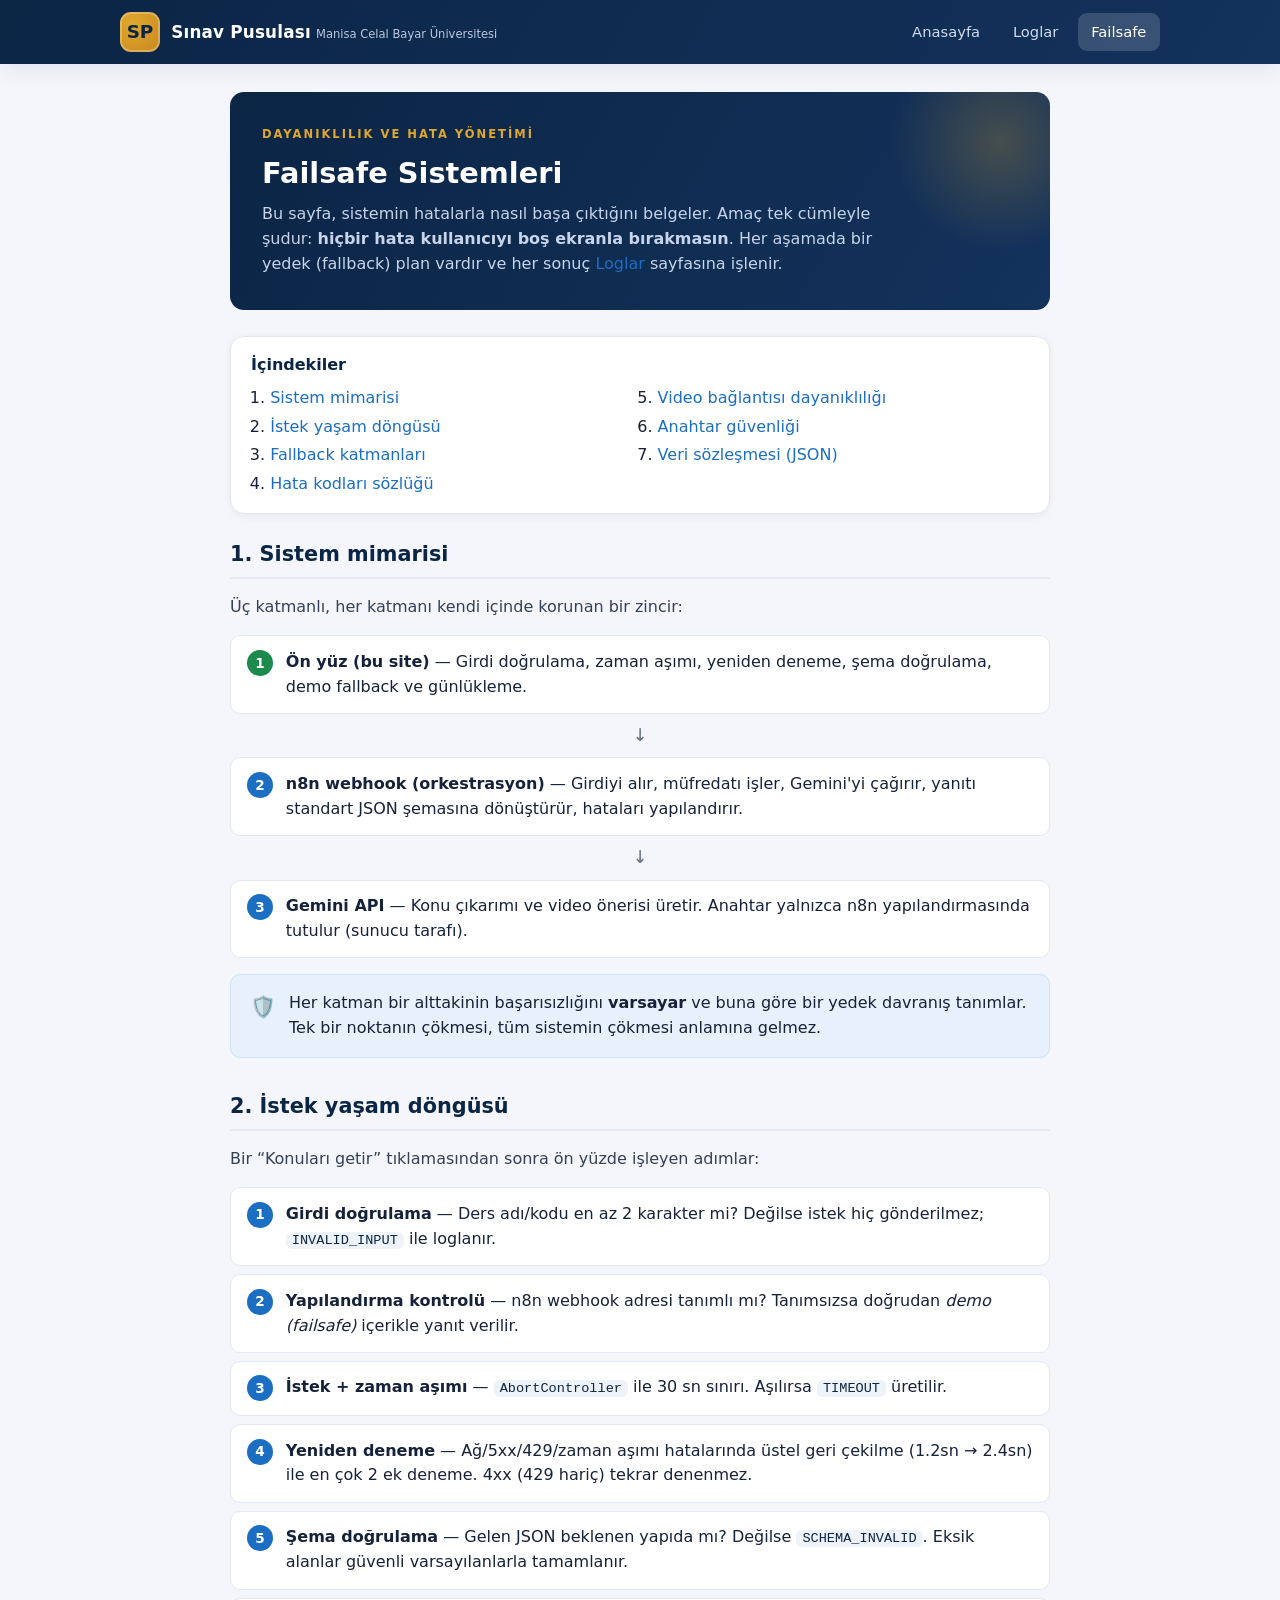
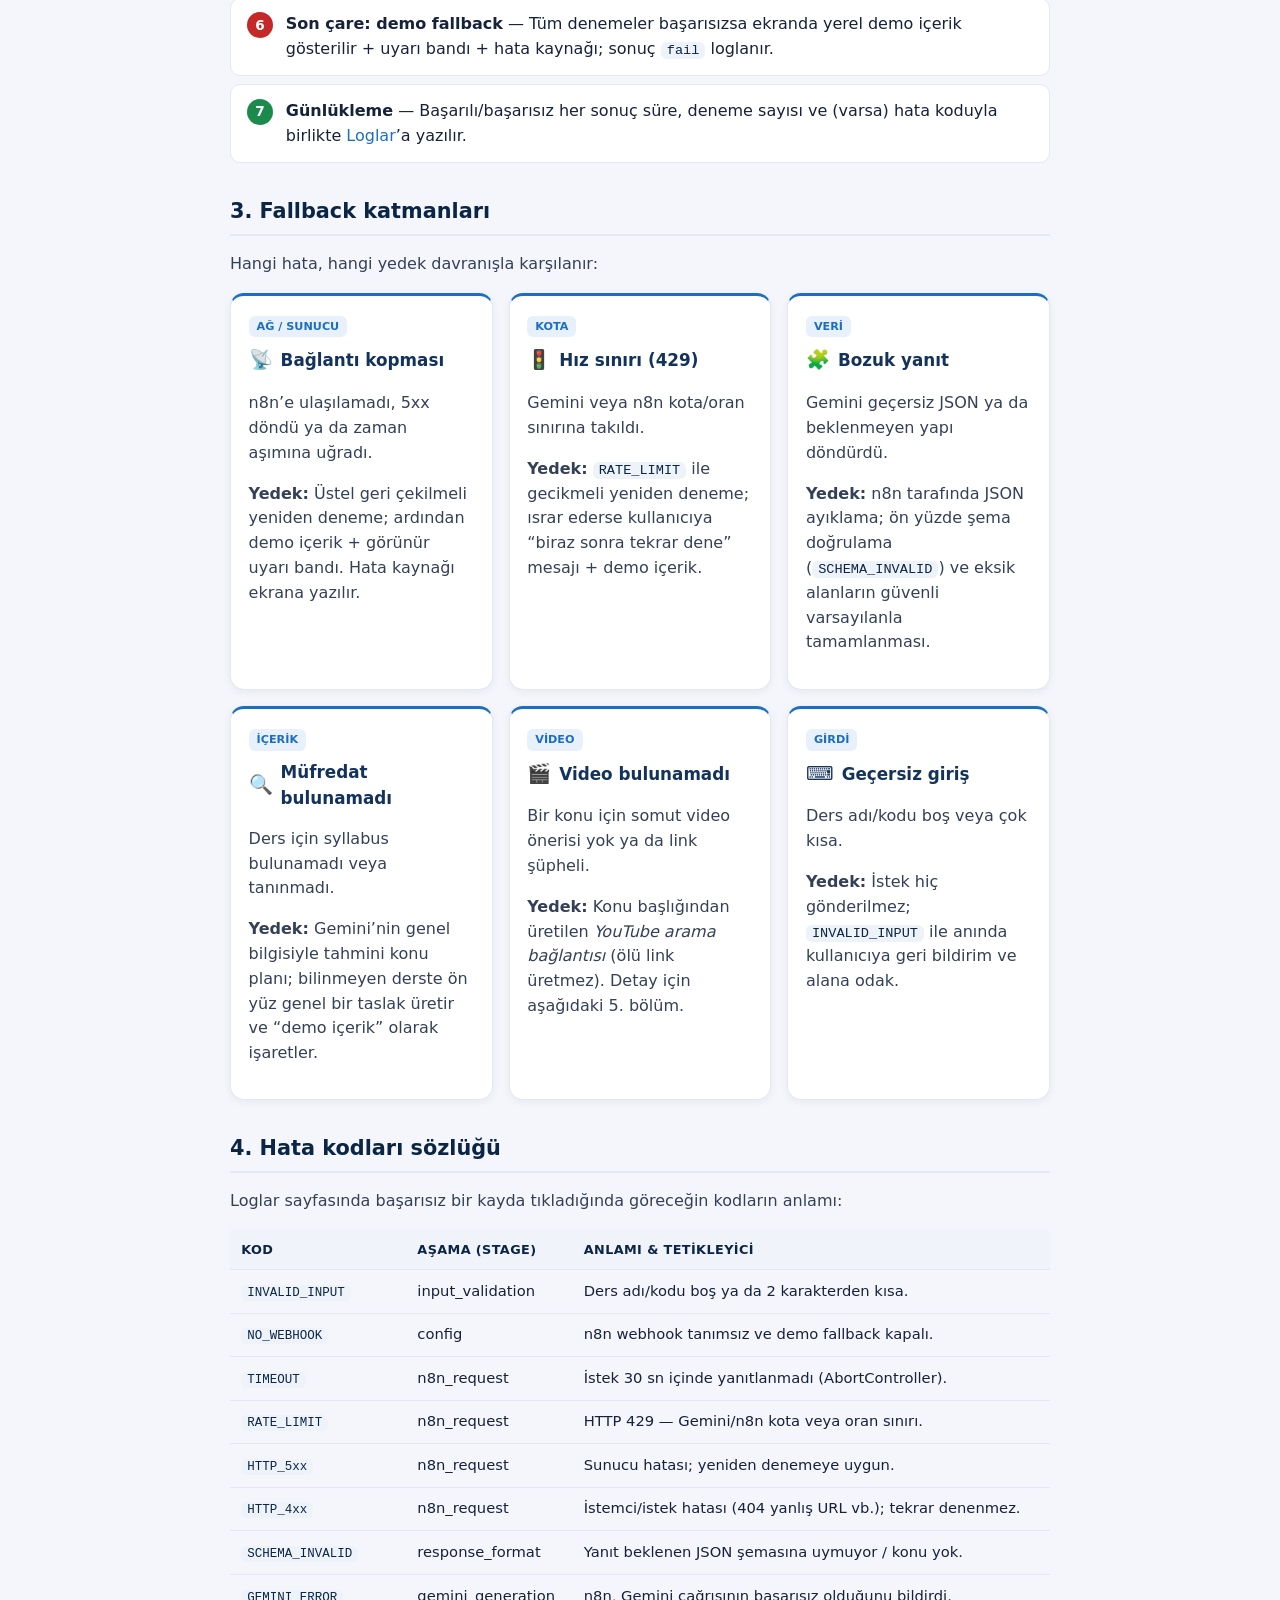
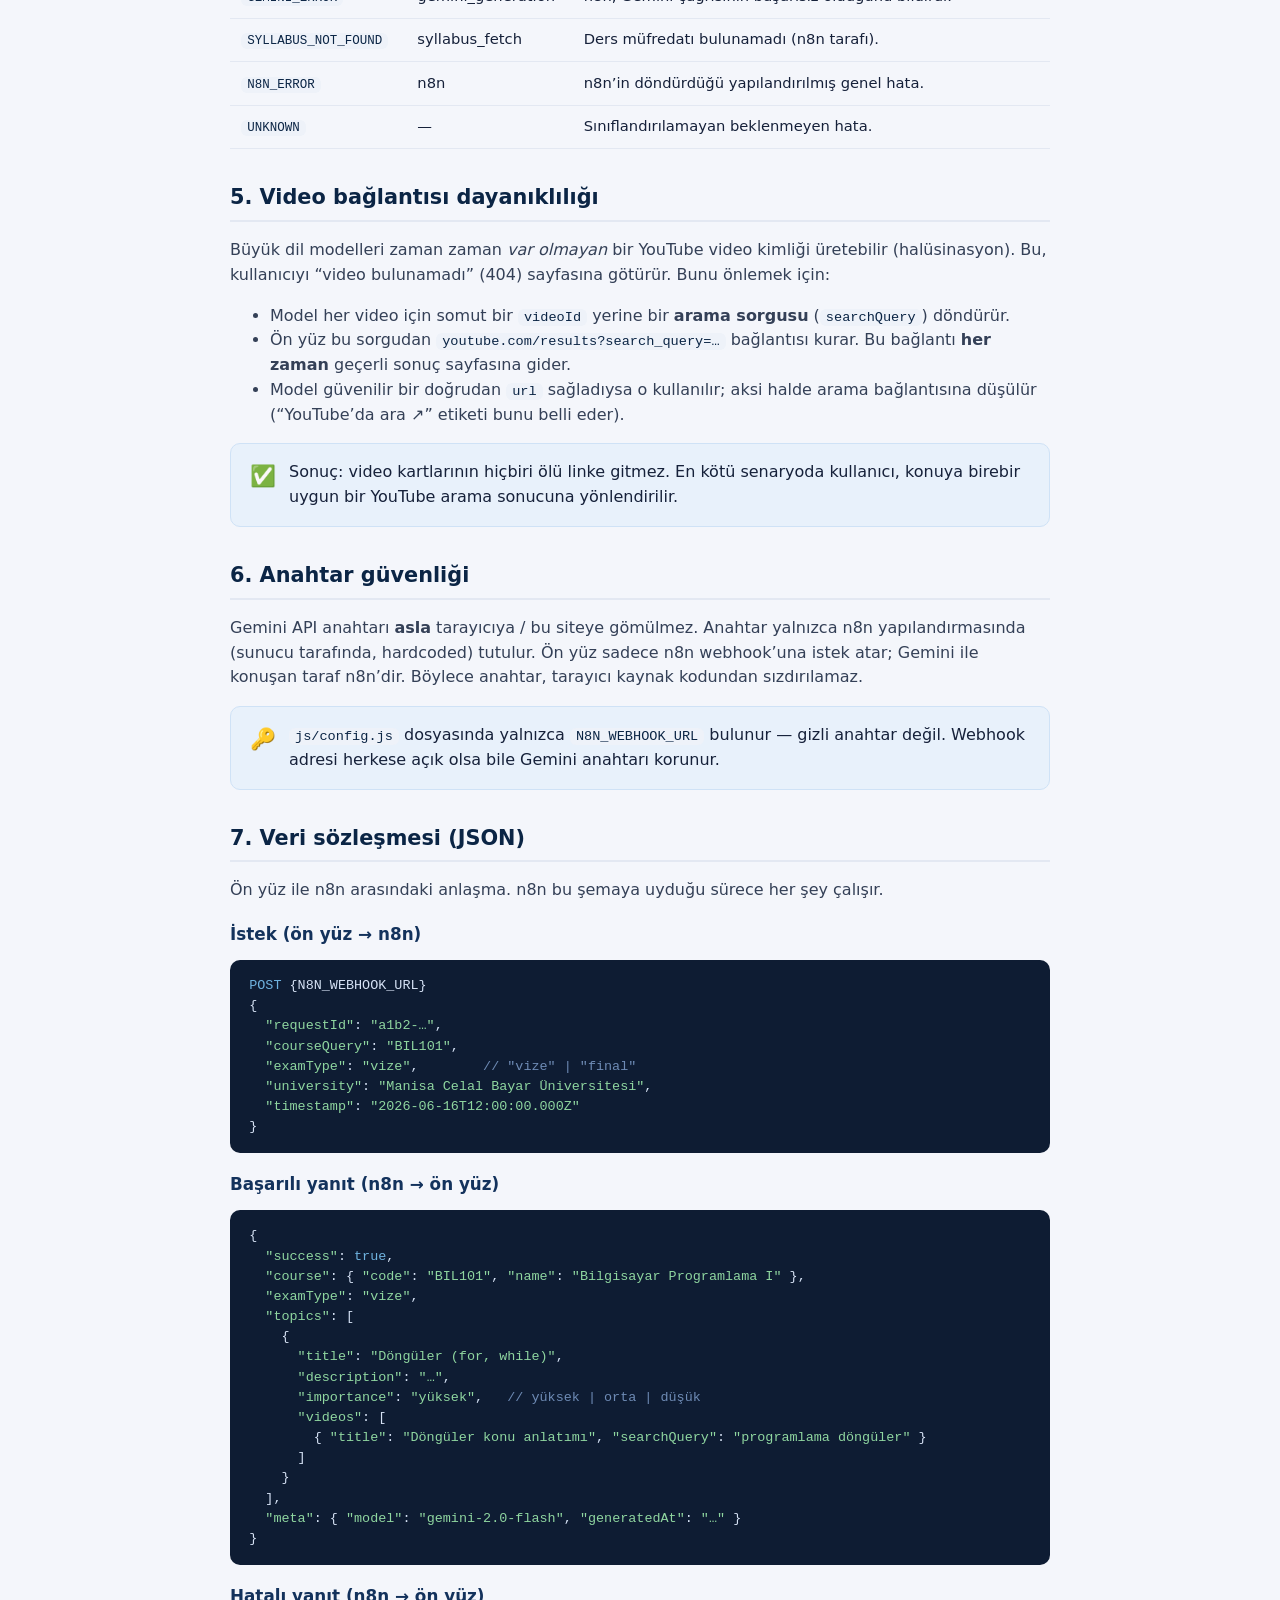
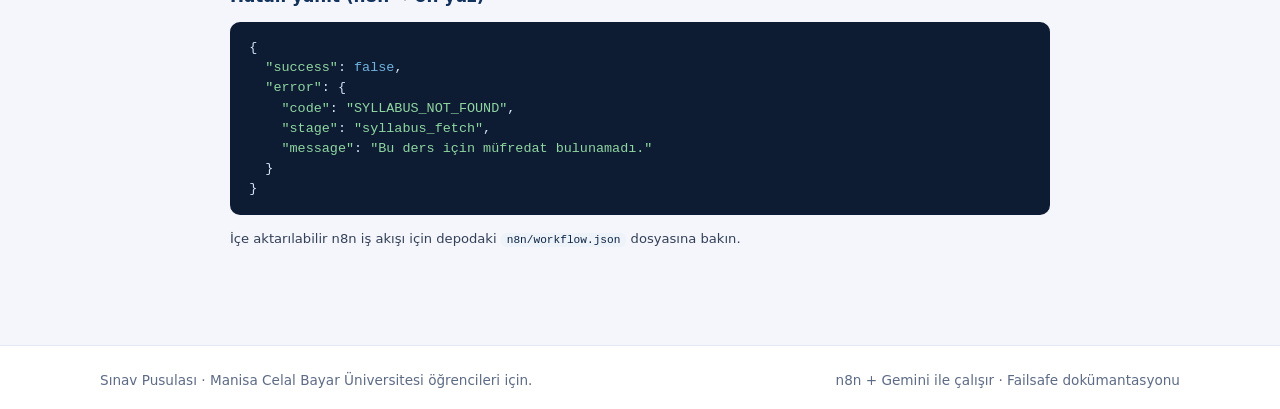
==== failsafe.html @ aa9b1d77 "Add files via upload" ====
<!DOCTYPE html>
<html lang="tr">
<head>
  <meta charset="UTF-8" />
  <meta name="viewport" content="width=device-width, initial-scale=1.0" />
  <title>Failsafe · Hata Yönetimi · Sınav Pusulası</title>
  <meta name="description" content="Sistemin hatalarla nasıl başa çıktığı: fallback sistemleri, hata kodları ve dayanıklılık akışı." />
  <link rel="stylesheet" href="css/style.css" />
</head>
<body>
  <header class="site-header">
    <nav class="nav">
      <a class="brand" href="index.html">
        <span class="brand-logo">SP</span>
        <span class="brand-text">
          <span class="brand-name">Sınav Pusulası</span>
          <span class="brand-sub">Manisa Celal Bayar Üniversitesi</span>
        </span>
      </a>
      <span class="nav-spacer"></span>
      <button class="nav-toggle" data-nav-toggle aria-label="Menü" aria-expanded="false">☰</button>
      <div class="nav-menu" data-nav-menu>
        <a class="nav-link" data-nav="index.html" href="index.html">Anasayfa</a>
        <a class="nav-link" data-nav="loglar.html" href="loglar.html">Loglar</a>
        <a class="nav-link" data-nav="failsafe.html" href="failsafe.html">Failsafe</a>
      </div>
    </nav>
  </header>

  <main class="page page--narrow">
    <section class="hero">
      <div class="eyebrow">Dayanıklılık ve Hata Yönetimi</div>
      <h1>Failsafe Sistemleri</h1>
      <p>
        Bu sayfa, sistemin hatalarla nasıl başa çıktığını belgeler. Amaç tek cümleyle şudur:
        <strong>hiçbir hata kullanıcıyı boş ekranla bırakmasın</strong>. Her aşamada bir yedek
        (fallback) plan vardır ve her sonuç <a href="loglar.html">Loglar</a> sayfasına işlenir.
      </p>
    </section>

    <nav class="toc" aria-label="İçindekiler">
      <strong>İçindekiler</strong>
      <ol>
        <li><a href="#mimari">Sistem mimarisi</a></li>
        <li><a href="#akis">İstek yaşam döngüsü</a></li>
        <li><a href="#katmanlar">Fallback katmanları</a></li>
        <li><a href="#kodlar">Hata kodları sözlüğü</a></li>
        <li><a href="#video">Video bağlantısı dayanıklılığı</a></li>
        <li><a href="#gizlilik">Anahtar güvenliği</a></li>
        <li><a href="#sozlesme">Veri sözleşmesi (JSON)</a></li>
      </ol>
    </nav>

    <!-- ============ MİMARİ ============ -->
    <section class="doc-section" id="mimari">
      <h2>1. Sistem mimarisi</h2>
      <p>Üç katmanlı, her katmanı kendi içinde korunan bir zincir:</p>
      <div class="flow">
        <div class="flow-step is-ok"><span class="flow-num">1</span>
          <div><strong>Ön yüz (bu site)</strong> — Girdi doğrulama, zaman aşımı, yeniden deneme,
          şema doğrulama, demo fallback ve günlükleme.</div></div>
        <div class="flow-arrow">↓</div>
        <div class="flow-step"><span class="flow-num">2</span>
          <div><strong>n8n webhook (orkestrasyon)</strong> — Girdiyi alır, müfredatı işler,
          Gemini'yi çağırır, yanıtı standart JSON şemasına dönüştürür, hataları yapılandırır.</div></div>
        <div class="flow-arrow">↓</div>
        <div class="flow-step"><span class="flow-num">3</span>
          <div><strong>Gemini API</strong> — Konu çıkarımı ve video önerisi üretir.
          Anahtar yalnızca n8n yapılandırmasında tutulur (sunucu tarafı).</div></div>
      </div>
      <div class="callout">
        <span class="ic">🛡️</span>
        <div>Her katman bir alttakinin başarısızlığını <strong>varsayar</strong> ve buna göre bir
        yedek davranış tanımlar. Tek bir noktanın çökmesi, tüm sistemin çökmesi anlamına gelmez.</div>
      </div>
    </section>

    <!-- ============ AKIŞ ============ -->
    <section class="doc-section" id="akis">
      <h2>2. İstek yaşam döngüsü</h2>
      <p>Bir “Konuları getir” tıklamasından sonra ön yüzde işleyen adımlar:</p>
      <div class="flow">
        <div class="flow-step"><span class="flow-num">1</span><div>
          <strong>Girdi doğrulama</strong> — Ders adı/kodu en az 2 karakter mi?
          Değilse istek hiç gönderilmez; <code>INVALID_INPUT</code> ile loglanır.</div></div>
        <div class="flow-step"><span class="flow-num">2</span><div>
          <strong>Yapılandırma kontrolü</strong> — n8n webhook adresi tanımlı mı?
          Tanımsızsa doğrudan <em>demo (failsafe)</em> içerikle yanıt verilir.</div></div>
        <div class="flow-step"><span class="flow-num">3</span><div>
          <strong>İstek + zaman aşımı</strong> — <code>AbortController</code> ile 30 sn sınırı.
          Aşılırsa <code>TIMEOUT</code> üretilir.</div></div>
        <div class="flow-step"><span class="flow-num">4</span><div>
          <strong>Yeniden deneme</strong> — Ağ/5xx/429/zaman aşımı hatalarında üstel geri çekilme
          (1.2sn → 2.4sn) ile en çok 2 ek deneme. 4xx (429 hariç) tekrar denenmez.</div></div>
        <div class="flow-step"><span class="flow-num">5</span><div>
          <strong>Şema doğrulama</strong> — Gelen JSON beklenen yapıda mı? Değilse
          <code>SCHEMA_INVALID</code>. Eksik alanlar güvenli varsayılanlarla tamamlanır.</div></div>
        <div class="flow-step is-fail"><span class="flow-num">6</span><div>
          <strong>Son çare: demo fallback</strong> — Tüm denemeler başarısızsa ekranda
          yerel demo içerik gösterilir + uyarı bandı + hata kaynağı; sonuç <code>fail</code> loglanır.</div></div>
        <div class="flow-step is-ok"><span class="flow-num">7</span><div>
          <strong>Günlükleme</strong> — Başarılı/başarısız her sonuç süre, deneme sayısı ve
          (varsa) hata koduyla birlikte <a href="loglar.html">Loglar</a>’a yazılır.</div></div>
      </div>
    </section>

    <!-- ============ KATMANLAR ============ -->
    <section class="doc-section" id="katmanlar">
      <h2>3. Fallback katmanları</h2>
      <p>Hangi hata, hangi yedek davranışla karşılanır:</p>
      <div class="fallback-grid">
        <div class="fallback-item">
          <span class="label">AĞ / SUNUCU</span>
          <h3><span class="fail-icon">📡</span> Bağlantı kopması</h3>
          <p>n8n’e ulaşılamadı, 5xx döndü ya da zaman aşımına uğradı.</p>
          <p><strong>Yedek:</strong> Üstel geri çekilmeli yeniden deneme; ardından demo içerik +
          görünür uyarı bandı. Hata kaynağı ekrana yazılır.</p>
        </div>
        <div class="fallback-item">
          <span class="label">KOTA</span>
          <h3><span class="fail-icon">🚦</span> Hız sınırı (429)</h3>
          <p>Gemini veya n8n kota/oran sınırına takıldı.</p>
          <p><strong>Yedek:</strong> <code>RATE_LIMIT</code> ile gecikmeli yeniden deneme; ısrar
          ederse kullanıcıya “biraz sonra tekrar dene” mesajı + demo içerik.</p>
        </div>
        <div class="fallback-item">
          <span class="label">VERİ</span>
          <h3><span class="fail-icon">🧩</span> Bozuk yanıt</h3>
          <p>Gemini geçersiz JSON ya da beklenmeyen yapı döndürdü.</p>
          <p><strong>Yedek:</strong> n8n tarafında JSON ayıklama; ön yüzde şema doğrulama
          (<code>SCHEMA_INVALID</code>) ve eksik alanların güvenli varsayılanla tamamlanması.</p>
        </div>
        <div class="fallback-item">
          <span class="label">İÇERİK</span>
          <h3><span class="fail-icon">🔍</span> Müfredat bulunamadı</h3>
          <p>Ders için syllabus bulunamadı veya tanınmadı.</p>
          <p><strong>Yedek:</strong> Gemini’nin genel bilgisiyle tahmini konu planı; bilinmeyen
          derste ön yüz genel bir taslak üretir ve “demo içerik” olarak işaretler.</p>
        </div>
        <div class="fallback-item">
          <span class="label">VİDEO</span>
          <h3><span class="fail-icon">🎬</span> Video bulunamadı</h3>
          <p>Bir konu için somut video önerisi yok ya da link şüpheli.</p>
          <p><strong>Yedek:</strong> Konu başlığından üretilen <em>YouTube arama bağlantısı</em>
          (ölü link üretmez). Detay için aşağıdaki 5. bölüm.</p>
        </div>
        <div class="fallback-item">
          <span class="label">GİRDİ</span>
          <h3><span class="fail-icon">⌨️</span> Geçersiz giriş</h3>
          <p>Ders adı/kodu boş veya çok kısa.</p>
          <p><strong>Yedek:</strong> İstek hiç gönderilmez; <code>INVALID_INPUT</code> ile anında
          kullanıcıya geri bildirim ve alana odak.</p>
        </div>
      </div>
    </section>

    <!-- ============ HATA KODLARI ============ -->
    <section class="doc-section" id="kodlar">
      <h2>4. Hata kodları sözlüğü</h2>
      <p>Loglar sayfasında başarısız bir kayda tıkladığında göreceğin kodların anlamı:</p>
      <table class="tbl">
        <thead><tr><th>Kod</th><th>Aşama (stage)</th><th>Anlamı &amp; tetikleyici</th></tr></thead>
        <tbody>
          <tr><td><code>INVALID_INPUT</code></td><td>input_validation</td><td>Ders adı/kodu boş ya da 2 karakterden kısa.</td></tr>
          <tr><td><code>NO_WEBHOOK</code></td><td>config</td><td>n8n webhook tanımsız ve demo fallback kapalı.</td></tr>
          <tr><td><code>TIMEOUT</code></td><td>n8n_request</td><td>İstek 30 sn içinde yanıtlanmadı (AbortController).</td></tr>
          <tr><td><code>RATE_LIMIT</code></td><td>n8n_request</td><td>HTTP 429 — Gemini/n8n kota veya oran sınırı.</td></tr>
          <tr><td><code>HTTP_5xx</code></td><td>n8n_request</td><td>Sunucu hatası; yeniden denemeye uygun.</td></tr>
          <tr><td><code>HTTP_4xx</code></td><td>n8n_request</td><td>İstemci/istek hatası (404 yanlış URL vb.); tekrar denenmez.</td></tr>
          <tr><td><code>SCHEMA_INVALID</code></td><td>response_format</td><td>Yanıt beklenen JSON şemasına uymuyor / konu yok.</td></tr>
          <tr><td><code>GEMINI_ERROR</code></td><td>gemini_generation</td><td>n8n, Gemini çağrısının başarısız olduğunu bildirdi.</td></tr>
          <tr><td><code>SYLLABUS_NOT_FOUND</code></td><td>syllabus_fetch</td><td>Ders müfredatı bulunamadı (n8n tarafı).</td></tr>
          <tr><td><code>N8N_ERROR</code></td><td>n8n</td><td>n8n’in döndürdüğü yapılandırılmış genel hata.</td></tr>
          <tr><td><code>UNKNOWN</code></td><td>—</td><td>Sınıflandırılamayan beklenmeyen hata.</td></tr>
        </tbody>
      </table>
    </section>

    <!-- ============ VİDEO ============ -->
    <section class="doc-section" id="video">
      <h2>5. Video bağlantısı dayanıklılığı</h2>
      <p>
        Büyük dil modelleri zaman zaman <em>var olmayan</em> bir YouTube video kimliği üretebilir
        (halüsinasyon). Bu, kullanıcıyı “video bulunamadı” (404) sayfasına götürür. Bunu önlemek için:
      </p>
      <ul>
        <li>Model her video için somut bir <code>videoId</code> yerine bir <strong>arama sorgusu</strong>
          (<code>searchQuery</code>) döndürür.</li>
        <li>Ön yüz bu sorgudan <code>youtube.com/results?search_query=…</code> bağlantısı kurar.
          Bu bağlantı <strong>her zaman</strong> geçerli sonuç sayfasına gider.</li>
        <li>Model güvenilir bir doğrudan <code>url</code> sağladıysa o kullanılır; aksi halde
          arama bağlantısına düşülür (“YouTube’da ara ↗” etiketi bunu belli eder).</li>
      </ul>
      <div class="callout"><span class="ic">✅</span>
        <div>Sonuç: video kartlarının hiçbiri ölü linke gitmez. En kötü senaryoda kullanıcı,
        konuya birebir uygun bir YouTube arama sonucuna yönlendirilir.</div>
      </div>
    </section>

    <!-- ============ GİZLİLİK ============ -->
    <section class="doc-section" id="gizlilik">
      <h2>6. Anahtar güvenliği</h2>
      <p>
        Gemini API anahtarı <strong>asla</strong> tarayıcıya / bu siteye gömülmez. Anahtar yalnızca
        n8n yapılandırmasında (sunucu tarafında, hardcoded) tutulur. Ön yüz sadece n8n webhook’una
        istek atar; Gemini ile konuşan taraf n8n’dir. Böylece anahtar, tarayıcı kaynak kodundan
        sızdırılamaz.
      </p>
      <div class="callout"><span class="ic">🔑</span>
        <div><code>js/config.js</code> dosyasında yalnızca <code>N8N_WEBHOOK_URL</code> bulunur —
        gizli anahtar değil. Webhook adresi herkese açık olsa bile Gemini anahtarı korunur.</div>
      </div>
    </section>

    <!-- ============ SÖZLEŞME ============ -->
    <section class="doc-section" id="sozlesme">
      <h2>7. Veri sözleşmesi (JSON)</h2>
      <p>Ön yüz ile n8n arasındaki anlaşma. n8n bu şemaya uyduğu sürece her şey çalışır.</p>

      <h3>İstek (ön yüz → n8n)</h3>
      <pre class="code"><span class="k">POST</span> {N8N_WEBHOOK_URL}
{
  <span class="s">"requestId"</span>: <span class="s">"a1b2-…"</span>,
  <span class="s">"courseQuery"</span>: <span class="s">"BIL101"</span>,
  <span class="s">"examType"</span>: <span class="s">"vize"</span>,        <span class="c">// "vize" | "final"</span>
  <span class="s">"university"</span>: <span class="s">"Manisa Celal Bayar Üniversitesi"</span>,
  <span class="s">"timestamp"</span>: <span class="s">"2026-06-16T12:00:00.000Z"</span>
}</pre>

      <h3>Başarılı yanıt (n8n → ön yüz)</h3>
      <pre class="code">{
  <span class="s">"success"</span>: <span class="k">true</span>,
  <span class="s">"course"</span>: { <span class="s">"code"</span>: <span class="s">"BIL101"</span>, <span class="s">"name"</span>: <span class="s">"Bilgisayar Programlama I"</span> },
  <span class="s">"examType"</span>: <span class="s">"vize"</span>,
  <span class="s">"topics"</span>: [
    {
      <span class="s">"title"</span>: <span class="s">"Döngüler (for, while)"</span>,
      <span class="s">"description"</span>: <span class="s">"…"</span>,
      <span class="s">"importance"</span>: <span class="s">"yüksek"</span>,   <span class="c">// yüksek | orta | düşük</span>
      <span class="s">"videos"</span>: [
        { <span class="s">"title"</span>: <span class="s">"Döngüler konu anlatımı"</span>, <span class="s">"searchQuery"</span>: <span class="s">"programlama döngüler"</span> }
      ]
    }
  ],
  <span class="s">"meta"</span>: { <span class="s">"model"</span>: <span class="s">"gemini-2.0-flash"</span>, <span class="s">"generatedAt"</span>: <span class="s">"…"</span> }
}</pre>

      <h3>Hatalı yanıt (n8n → ön yüz)</h3>
      <pre class="code">{
  <span class="s">"success"</span>: <span class="k">false</span>,
  <span class="s">"error"</span>: {
    <span class="s">"code"</span>: <span class="s">"SYLLABUS_NOT_FOUND"</span>,
    <span class="s">"stage"</span>: <span class="s">"syllabus_fetch"</span>,
    <span class="s">"message"</span>: <span class="s">"Bu ders için müfredat bulunamadı."</span>
  }
}</pre>
      <p class="hint">
        İçe aktarılabilir n8n iş akışı için depodaki <code>n8n/workflow.json</code> dosyasına bakın.
      </p>
    </section>
  </main>

  <footer class="site-footer">
    <div class="footer-inner">
      <span>Sınav Pusulası · Manisa Celal Bayar Üniversitesi öğrencileri için.</span>
      <span>n8n + Gemini ile çalışır · Failsafe dokümantasyonu</span>
    </div>
  </footer>

  <script src="js/config.js"></script>
  <script src="js/common.js"></script>
</body>
</html>
---- css/style.css ----
/* =============================================================================
 *  Sınav Pusulası — Stil (style.css)
 *  Manisa Celal Bayar Üniversitesi · akademik mavi tema
 * ========================================================================== */

:root {
  --navy:        #0b2545;
  --navy-2:      #13325c;
  --blue:        #1b6ec2;
  --blue-soft:   #e8f1fb;
  --gold:        #e0a82e;
  --bg:          #f4f6fb;
  --surface:     #ffffff;
  --ink:         #16213a;
  --muted:       #5d6b85;
  --line:        #e3e8f2;
  --success:     #1c8a4d;
  --success-bg:  #e7f6ee;
  --danger:      #c62828;
  --danger-bg:   #fdecec;
  --warn:        #b7791f;
  --warn-bg:     #fdf6e7;
  --shadow:      0 6px 24px rgba(11, 37, 69, 0.08);
  --shadow-sm:   0 2px 8px rgba(11, 37, 69, 0.06);
  --radius:      14px;
  --radius-sm:   10px;
  --maxw:        1080px;
}

* { box-sizing: border-box; }

html { scroll-behavior: smooth; }

body {
  margin: 0;
  font-family: "Inter", "Segoe UI", system-ui, -apple-system, Roboto, Arial, sans-serif;
  background: var(--bg);
  color: var(--ink);
  line-height: 1.55;
  -webkit-font-smoothing: antialiased;
}

a { color: var(--blue); text-decoration: none; }
a:hover { text-decoration: underline; }

.muted { color: var(--muted); }
.small { font-size: 0.86rem; }
code {
  font-family: "JetBrains Mono", ui-monospace, "SF Mono", Menlo, Consolas, monospace;
  background: #eef2f9; padding: 1px 6px; border-radius: 6px; font-size: 0.85em;
  color: var(--navy);
}

/* ---------------------------------------------------------------- header */
.site-header {
  background: linear-gradient(120deg, var(--navy) 0%, var(--navy-2) 100%);
  color: #fff;
  position: sticky; top: 0; z-index: 50;
  box-shadow: var(--shadow);
}
.nav {
  max-width: var(--maxw);
  margin: 0 auto;
  display: flex; align-items: center; gap: 1rem;
  padding: 0.75rem 1.25rem;
}
.brand { display: flex; align-items: center; gap: 0.7rem; color: #fff; }
.brand:hover { text-decoration: none; }
.brand-logo {
  width: 40px; height: 40px; border-radius: 11px;
  background: radial-gradient(circle at 30% 30%, var(--gold), #c9881f);
  display: grid; place-items: center;
  font-weight: 800; color: var(--navy); font-size: 1.15rem;
  box-shadow: inset 0 0 0 2px rgba(255,255,255,0.25);
}
.brand-text { line-height: 1.1; }
.brand-name { font-weight: 700; font-size: 1.05rem; letter-spacing: 0.2px; }
.brand-sub  { font-size: 0.72rem; color: #b9c8e2; }

.nav-spacer { flex: 1; }
.nav-menu { display: flex; gap: 0.35rem; align-items: center; }
.nav-link {
  color: #cdd9 ; color: #cfdaee;
  padding: 0.45rem 0.85rem; border-radius: 9px;
  font-size: 0.92rem; font-weight: 500;
  transition: background 0.15s, color 0.15s;
}
.nav-link:hover { background: rgba(255,255,255,0.10); color: #fff; text-decoration: none; }
.nav-link.is-active { background: rgba(255,255,255,0.16); color: #fff; }

.nav-toggle {
  display: none; background: transparent; border: 0; color: #fff;
  font-size: 1.5rem; cursor: pointer; padding: 0.25rem 0.5rem;
}

/* ---------------------------------------------------------------- layout */
.page { max-width: var(--maxw); margin: 0 auto; padding: 1.75rem 1.25rem 4rem; }
.page--narrow { max-width: 860px; }

.hero {
  background: linear-gradient(120deg, var(--navy) 0%, var(--navy-2) 100%);
  color: #fff; border-radius: var(--radius);
  padding: 2.1rem 2rem; margin-bottom: 1.6rem;
  position: relative; overflow: hidden;
}
.hero::after {
  content: ""; position: absolute; right: -60px; top: -60px;
  width: 220px; height: 220px; border-radius: 50%;
  background: radial-gradient(circle, rgba(224,168,46,0.25), transparent 70%);
}
.hero h1 { margin: 0 0 0.4rem; font-size: 1.8rem; }
.hero p  { margin: 0; color: #c7d4ea; max-width: 60ch; }
.hero .eyebrow {
  text-transform: uppercase; letter-spacing: 2px; font-size: 0.72rem;
  color: var(--gold); font-weight: 700; margin-bottom: 0.5rem;
}

/* ---------------------------------------------------------------- card */
.card {
  background: var(--surface); border: 1px solid var(--line);
  border-radius: var(--radius); box-shadow: var(--shadow-sm);
  padding: 1.5rem;
}
.card + .card { margin-top: 1.25rem; }

/* ---------------------------------------------------------------- form */
.field { margin-bottom: 1.15rem; }
.field-label {
  display: flex; align-items: center; justify-content: space-between;
  font-weight: 600; margin-bottom: 0.45rem; font-size: 0.95rem;
}
.input {
  width: 100%; padding: 0.85rem 1rem; font-size: 1rem;
  border: 1.5px solid var(--line); border-radius: var(--radius-sm);
  background: #fbfcfe; color: var(--ink); transition: border-color 0.15s, box-shadow 0.15s;
}
.input:focus {
  outline: none; border-color: var(--blue);
  box-shadow: 0 0 0 3px rgba(27,110,194,0.15); background: #fff;
}
.hint { font-size: 0.82rem; color: var(--muted); margin-top: 0.4rem; }

/* ---- vize / final toggle (biri açılınca diğeri kapanır) ---- */
.toggle-group { display: flex; gap: 0.75rem; flex-wrap: wrap; }
.exam-toggle {
  flex: 1; min-width: 150px; cursor: pointer;
  display: flex; align-items: center; gap: 0.7rem;
  padding: 0.8rem 1rem; border-radius: var(--radius-sm);
  border: 1.5px solid var(--line); background: #fbfcfe;
  font-weight: 600; color: var(--muted);
  transition: all 0.18s ease;
}
.exam-toggle:hover { border-color: #c5d3ea; }
.exam-toggle .switch {
  width: 42px; height: 24px; border-radius: 999px; background: #cdd6e6;
  position: relative; flex-shrink: 0; transition: background 0.18s;
}
.exam-toggle .switch::after {
  content: ""; position: absolute; top: 3px; left: 3px;
  width: 18px; height: 18px; border-radius: 50%; background: #fff;
  box-shadow: 0 1px 3px rgba(0,0,0,0.25); transition: transform 0.18s;
}
.exam-toggle .toggle-meta { display: flex; flex-direction: column; line-height: 1.15; }
.exam-toggle .toggle-meta small { font-weight: 500; font-size: 0.74rem; color: inherit; opacity: 0.8; }
.exam-toggle.is-on {
  border-color: var(--blue); background: var(--blue-soft); color: var(--navy);
  box-shadow: 0 0 0 1px var(--blue) inset;
}
.exam-toggle.is-on .switch { background: var(--blue); }
.exam-toggle.is-on .switch::after { transform: translateX(18px); }

/* ---------------------------------------------------------------- button */
.btn {
  display: inline-flex; align-items: center; justify-content: center; gap: 0.5rem;
  padding: 0.85rem 1.6rem; border-radius: var(--radius-sm);
  border: 0; font-size: 1rem; font-weight: 600; cursor: pointer;
  transition: transform 0.05s, box-shadow 0.15s, background 0.15s;
}
.btn--primary {
  background: var(--blue); color: #fff; box-shadow: 0 4px 14px rgba(27,110,194,0.3);
}
.btn--primary:hover { background: #1860a8; }
.btn--primary:active { transform: translateY(1px); }
.btn:disabled { opacity: 0.65; cursor: not-allowed; }
.btn--ghost {
  background: #fff; color: var(--navy); border: 1.5px solid var(--line);
}
.btn--ghost:hover { border-color: var(--blue); color: var(--blue); }
.btn--block { width: 100%; }
.btn.is-loading .btn-label { opacity: 0.7; }

/* ---------------------------------------------------------------- badge / tag */
.badge {
  display: inline-flex; align-items: center; gap: 0.35rem;
  padding: 0.25rem 0.7rem; border-radius: 999px;
  font-size: 0.76rem; font-weight: 700;
}
.badge::before { content: ""; width: 7px; height: 7px; border-radius: 50%; background: currentColor; }
.badge--live { background: var(--success-bg); color: var(--success); }
.badge--demo { background: var(--warn-bg); color: var(--warn); }

.tag {
  display: inline-block; padding: 0.12rem 0.55rem; border-radius: 6px;
  font-size: 0.72rem; font-weight: 700; margin-left: 0.4rem; vertical-align: middle;
}
.tag--live { background: var(--blue-soft); color: var(--blue); }
.tag--demo { background: var(--warn-bg); color: var(--warn); }

/* ---------------------------------------------------------------- status box */
.status {
  margin-top: 1.1rem; padding: 0.9rem 1.1rem; border-radius: var(--radius-sm);
  font-size: 0.95rem; border: 1px solid transparent;
}
.status--loading { background: var(--blue-soft); color: var(--navy); border-color: #cfe2f6; }
.status--error   { background: var(--danger-bg); color: var(--danger); border-color: #f5c6c6; }
.status--warn    { background: var(--warn-bg); color: var(--warn); border-color: #f0e0b8; }
.err-meta { margin-top: 0.4rem; font-size: 0.85rem; opacity: 0.9; }

.spinner {
  display: inline-block; width: 15px; height: 15px; vertical-align: -2px;
  border: 2.5px solid rgba(27,110,194,0.3); border-top-color: var(--blue);
  border-radius: 50%; animation: spin 0.7s linear infinite; margin-right: 0.35rem;
}
@keyframes spin { to { transform: rotate(360deg); } }

.note {
  padding: 0.8rem 1rem; border-radius: var(--radius-sm); margin-bottom: 1rem; font-size: 0.92rem;
}
.note--warn { background: var(--warn-bg); color: var(--warn); border: 1px solid #f0e0b8; }

/* ---------------------------------------------------------------- results */
.results { margin-top: 1.5rem; }
.result-head { display: flex; align-items: center; justify-content: space-between; margin-bottom: 1.1rem; }
.result-title { margin: 0; font-size: 1.4rem; color: var(--navy); }
.result-sub { color: var(--muted); font-size: 0.92rem; margin-top: 0.15rem; }

.topics { display: grid; gap: 1rem; }
.topic-card {
  background: var(--surface); border: 1px solid var(--line);
  border-radius: var(--radius); padding: 1.25rem; box-shadow: var(--shadow-sm);
  transition: box-shadow 0.15s, transform 0.15s;
}
.topic-card:hover { box-shadow: var(--shadow); }
.topic-head { display: flex; align-items: center; gap: 0.7rem; margin-bottom: 0.5rem; }
.topic-no {
  width: 28px; height: 28px; flex-shrink: 0; border-radius: 8px;
  background: var(--navy); color: #fff; display: grid; place-items: center;
  font-weight: 700; font-size: 0.9rem;
}
.topic-title { margin: 0; font-size: 1.12rem; color: var(--navy); flex: 1; }
.topic-desc { color: var(--muted); margin: 0 0 0.9rem; font-size: 0.94rem; }

.imp-badge { font-size: 0.72rem; font-weight: 700; padding: 0.18rem 0.6rem; border-radius: 999px; }
.imp--high { background: #fdecec; color: var(--danger); }
.imp--mid  { background: var(--blue-soft); color: var(--blue); }
.imp--low  { background: #eef1f6; color: var(--muted); }

/* video cards */
.video-grid { display: grid; grid-template-columns: repeat(auto-fill, minmax(220px, 1fr)); gap: 0.7rem; }
.video-card {
  display: flex; gap: 0.7rem; align-items: center;
  padding: 0.55rem; border: 1px solid var(--line); border-radius: var(--radius-sm);
  background: #fbfcfe; color: var(--ink); transition: border-color 0.15s, background 0.15s;
}
.video-card:hover { text-decoration: none; border-color: var(--blue); background: #fff; }
.video-thumb {
  width: 64px; height: 48px; border-radius: 8px; object-fit: cover; flex-shrink: 0;
  background: #dde5f1;
}
.video-thumb--ph { display: grid; place-items: center; color: var(--blue); font-size: 1.2rem; }
.video-meta { display: flex; flex-direction: column; min-width: 0; }
.video-title {
  font-weight: 600; font-size: 0.88rem; color: var(--navy);
  display: -webkit-box; -webkit-line-clamp: 2; -webkit-box-orient: vertical; overflow: hidden;
}
.video-channel { font-size: 0.76rem; color: var(--muted); }
.video-link { font-size: 0.76rem; color: var(--blue); font-weight: 600; margin-top: 0.1rem; }

/* ---------------------------------------------------------------- example chips */
.examples { display: flex; gap: 0.5rem; flex-wrap: wrap; margin-top: 0.6rem; }
.chip {
  border: 1px solid var(--line); background: #fff; color: var(--navy);
  padding: 0.3rem 0.8rem; border-radius: 999px; font-size: 0.82rem; cursor: pointer;
  transition: all 0.15s;
}
.chip:hover { border-color: var(--blue); color: var(--blue); }

/* ---------------------------------------------------------------- logs page */
.stats { display: grid; grid-template-columns: repeat(3, 1fr); gap: 1rem; margin-bottom: 1.25rem; }
.stat {
  background: var(--surface); border: 1px solid var(--line); border-radius: var(--radius);
  padding: 1.1rem 1.25rem; box-shadow: var(--shadow-sm);
}
.stat .num { font-size: 1.9rem; font-weight: 800; line-height: 1; }
.stat .lbl { color: var(--muted); font-size: 0.85rem; margin-top: 0.3rem; }
.stat--ok .num { color: var(--success); }
.stat--fail .num { color: var(--danger); }
.stat--total .num { color: var(--navy); }

.toolbar { display: flex; gap: 0.5rem; align-items: center; flex-wrap: wrap; margin-bottom: 1rem; }
.filters { display: flex; gap: 0.35rem; }
.filter-btn {
  border: 1px solid var(--line); background: #fff; color: var(--muted);
  padding: 0.4rem 0.9rem; border-radius: 999px; cursor: pointer; font-size: 0.86rem; font-weight: 600;
}
.filter-btn.is-active { background: var(--navy); color: #fff; border-color: var(--navy); }
.toolbar-spacer { flex: 1; }

.log-list { display: flex; flex-direction: column; gap: 0.6rem; }
.log-row {
  background: var(--surface); border: 1px solid var(--line); border-left-width: 4px;
  border-radius: var(--radius-sm); cursor: pointer; overflow: hidden;
}
.log-row.is-success { border-left-color: var(--success); }
.log-row.is-fail { border-left-color: var(--danger); }
.log-summary {
  display: grid;
  grid-template-columns: 120px 1fr 70px auto 165px 18px;
  align-items: center; gap: 0.75rem; padding: 0.8rem 1rem;
}
.log-status { font-weight: 700; font-size: 0.88rem; }
.is-success .log-status { color: var(--success); }
.is-fail .log-status { color: var(--danger); }
.log-course { font-weight: 600; color: var(--navy); white-space: nowrap; overflow: hidden; text-overflow: ellipsis; }
.log-exam { font-size: 0.8rem; color: var(--muted); }
.log-errcode {
  font-size: 0.72rem; font-weight: 700; color: var(--danger);
  background: var(--danger-bg); padding: 0.1rem 0.5rem; border-radius: 6px; justify-self: start;
}
.log-time { font-size: 0.8rem; color: var(--muted); text-align: right; white-space: nowrap; }
.log-caret { color: var(--muted); transition: transform 0.15s; text-align: center; }
.log-row.is-open .log-caret { transform: rotate(180deg); }

.log-detail {
  display: none; grid-template-columns: repeat(3, 1fr); gap: 0.6rem 1.5rem;
  padding: 0.5rem 1rem 1rem; border-top: 1px solid var(--line); background: #fbfcfe;
}
.log-row.is-open .log-detail { display: grid; }
.log-detail--err { grid-template-columns: repeat(3, 1fr); }
.log-detail .k { display: block; font-size: 0.74rem; color: var(--muted); text-transform: uppercase; letter-spacing: 0.4px; }
.log-detail .v { font-size: 0.9rem; color: var(--ink); }
.log-detail .wide { grid-column: 1 / -1; }

.empty { text-align: center; padding: 3rem 1rem; color: var(--muted); }
.empty-icon { font-size: 2.5rem; margin-bottom: 0.5rem; }

/* ---------------------------------------------------------------- docs (failsafe page) */
.toc {
  background: var(--surface); border: 1px solid var(--line); border-radius: var(--radius);
  padding: 1rem 1.25rem; margin-bottom: 1.5rem; box-shadow: var(--shadow-sm);
}
.toc strong { display: block; margin-bottom: 0.5rem; color: var(--navy); }
.toc ol { margin: 0; padding-left: 1.2rem; columns: 2; }
.toc li { margin-bottom: 0.25rem; }

.doc-section { margin-bottom: 2rem; scroll-margin-top: 80px; }
.doc-section h2 {
  color: var(--navy); font-size: 1.3rem; border-bottom: 2px solid var(--line);
  padding-bottom: 0.4rem; margin-bottom: 0.8rem;
}
.doc-section h3 { color: var(--navy-2); font-size: 1.05rem; margin: 1.1rem 0 0.4rem; }
.doc-section p, .doc-section li { color: #344057; }

.fallback-grid { display: grid; grid-template-columns: repeat(auto-fit, minmax(260px, 1fr)); gap: 1rem; margin-top: 1rem; }
.fallback-item {
  background: var(--surface); border: 1px solid var(--line); border-radius: var(--radius);
  padding: 1.1rem; box-shadow: var(--shadow-sm); border-top: 3px solid var(--blue);
}
.fallback-item h3 { margin-top: 0; display: flex; align-items: center; gap: 0.5rem; }
.fallback-item .fail-icon { font-size: 1.2rem; }
.fallback-item .label {
  display: inline-block; font-size: 0.7rem; font-weight: 700; padding: 0.12rem 0.5rem;
  border-radius: 6px; background: var(--blue-soft); color: var(--blue); margin-bottom: 0.5rem;
}

/* error-code table */
.tbl { width: 100%; border-collapse: collapse; margin-top: 0.8rem; font-size: 0.92rem; }
.tbl th, .tbl td { text-align: left; padding: 0.6rem 0.7rem; border-bottom: 1px solid var(--line); vertical-align: top; }
.tbl th { background: #f0f4fa; color: var(--navy); font-size: 0.8rem; text-transform: uppercase; letter-spacing: 0.4px; }
.tbl tr:hover td { background: #fafbfe; }

/* flow diagram */
.flow { display: flex; flex-direction: column; gap: 0.5rem; margin: 1rem 0; }
.flow-step {
  display: flex; gap: 0.8rem; align-items: flex-start;
  background: var(--surface); border: 1px solid var(--line); border-radius: var(--radius-sm);
  padding: 0.85rem 1rem;
}
.flow-num {
  width: 26px; height: 26px; flex-shrink: 0; border-radius: 50%;
  background: var(--blue); color: #fff; display: grid; place-items: center; font-weight: 700; font-size: 0.85rem;
}
.flow-step.is-fail .flow-num { background: var(--danger); }
.flow-step.is-ok .flow-num { background: var(--success); }
.flow-arrow { text-align: center; color: var(--muted); font-size: 1.1rem; }

pre.code {
  background: #0e1c33; color: #d6e2f5; padding: 1rem 1.2rem; border-radius: var(--radius-sm);
  overflow-x: auto; font-size: 0.84rem; line-height: 1.5;
  font-family: "JetBrains Mono", ui-monospace, Menlo, Consolas, monospace;
}
pre.code .c { color: #6e8bb5; }
pre.code .s { color: #8fd6a0; }
pre.code .k { color: #6fb3e0; }

.callout {
  display: flex; gap: 0.8rem; padding: 1rem 1.2rem; border-radius: var(--radius-sm);
  background: var(--blue-soft); border: 1px solid #cfe2f6; margin: 1rem 0;
}
.callout .ic { font-size: 1.3rem; }

/* ---------------------------------------------------------------- footer */
.site-footer {
  border-top: 1px solid var(--line); background: #fff; color: var(--muted);
  padding: 1.5rem 1.25rem; font-size: 0.85rem;
}
.footer-inner { max-width: var(--maxw); margin: 0 auto; display: flex; justify-content: space-between; gap: 1rem; flex-wrap: wrap; }

/* ---------------------------------------------------------------- responsive */
@media (max-width: 760px) {
  .nav-menu {
    display: none; position: absolute; top: 100%; left: 0; right: 0;
    flex-direction: column; background: var(--navy-2); padding: 0.5rem;
    box-shadow: var(--shadow);
  }
  .nav-menu.is-open { display: flex; }
  .nav-toggle { display: block; }
  .nav { position: relative; }
  .stats { grid-template-columns: 1fr; }
  .log-summary { grid-template-columns: 1fr auto; grid-auto-rows: auto; gap: 0.3rem 0.75rem; }
  .log-time, .log-caret { display: none; }
  .log-detail, .log-row.is-open .log-detail { grid-template-columns: 1fr; }
  .toc ol { columns: 1; }
  .hero h1 { font-size: 1.45rem; }
}
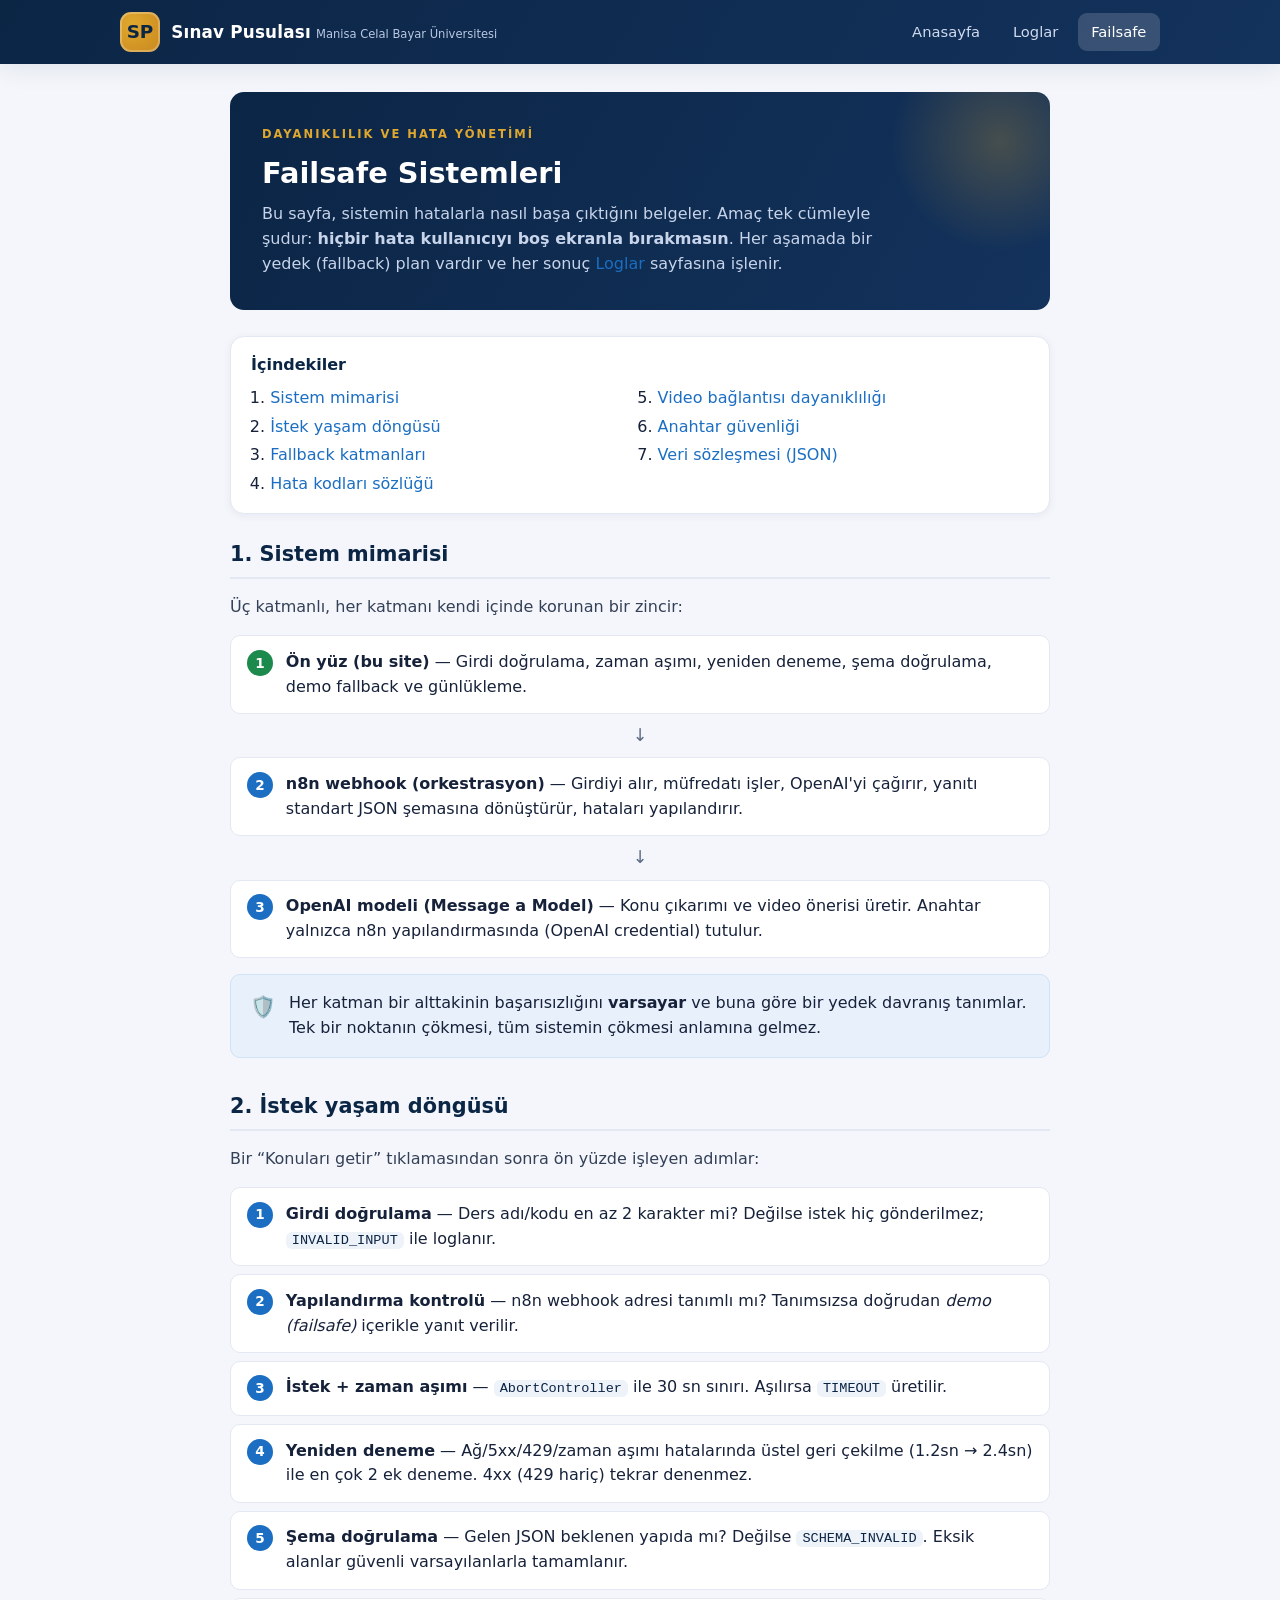
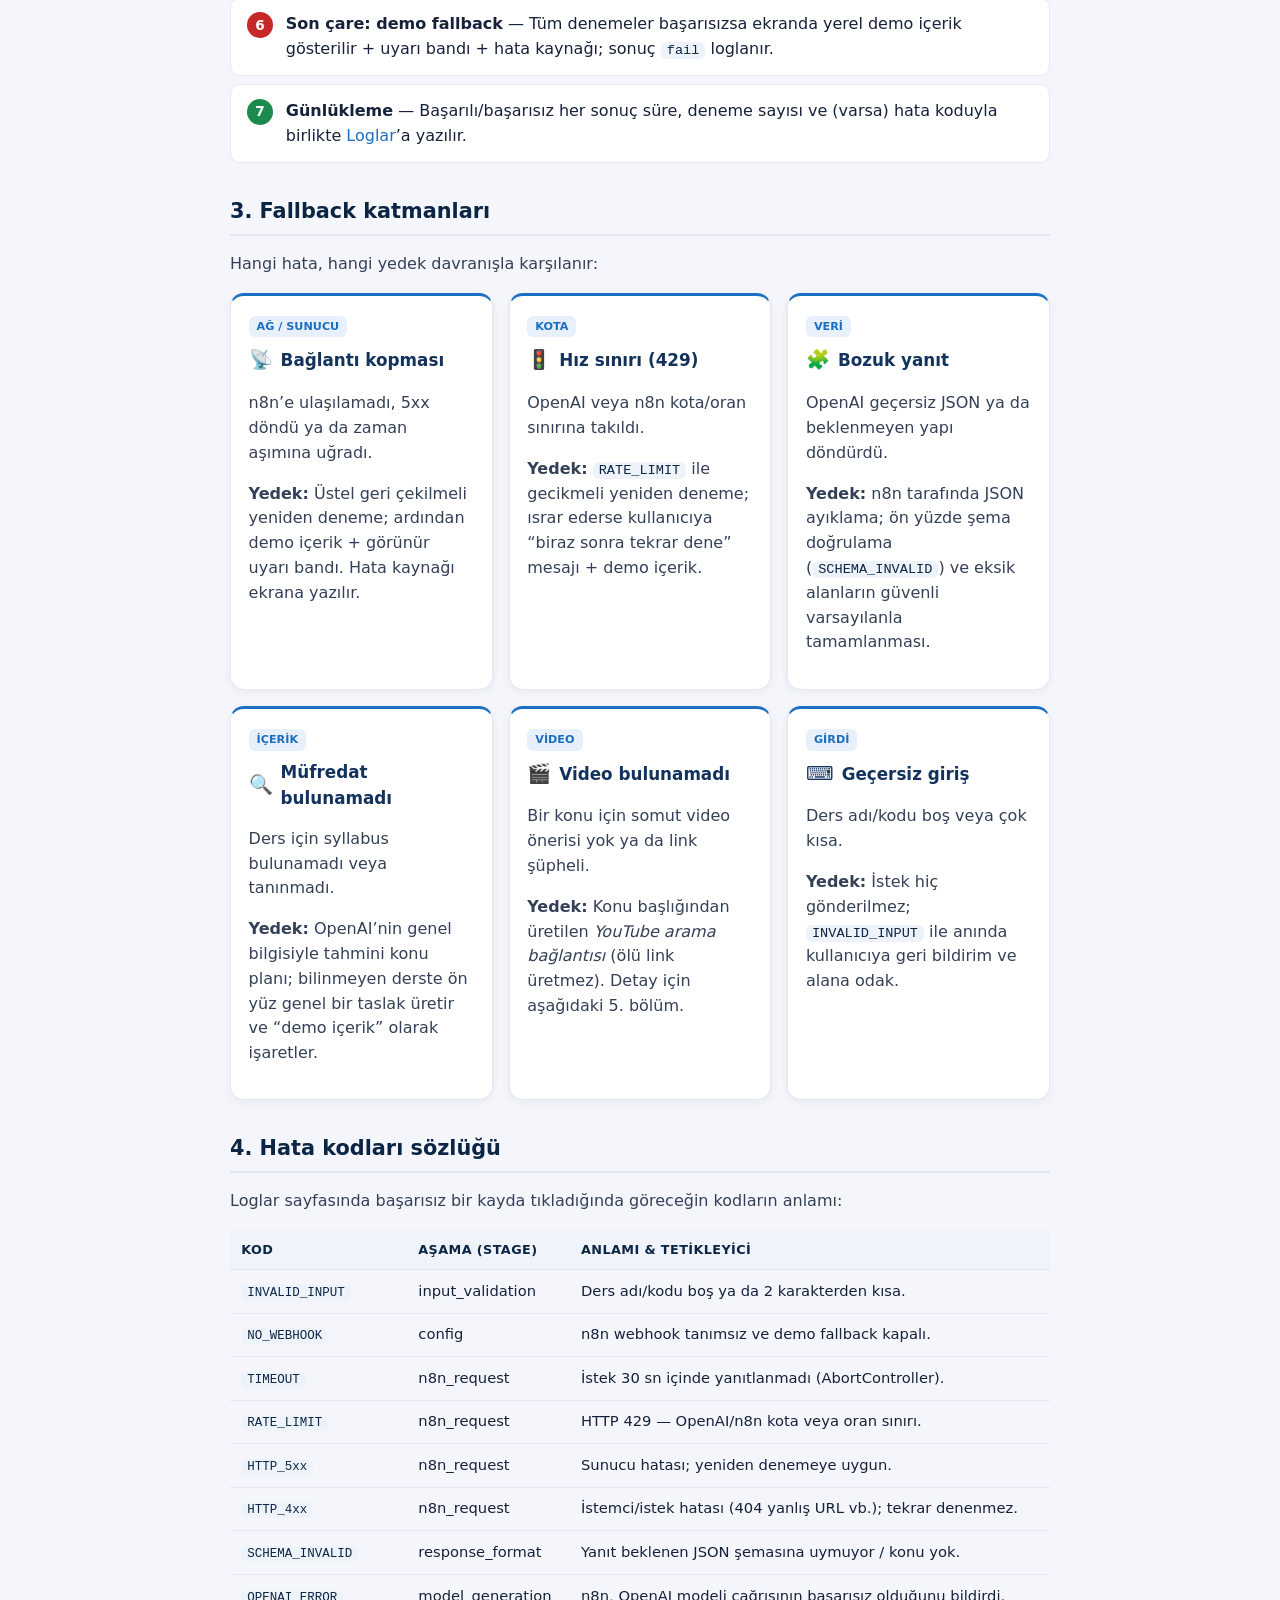
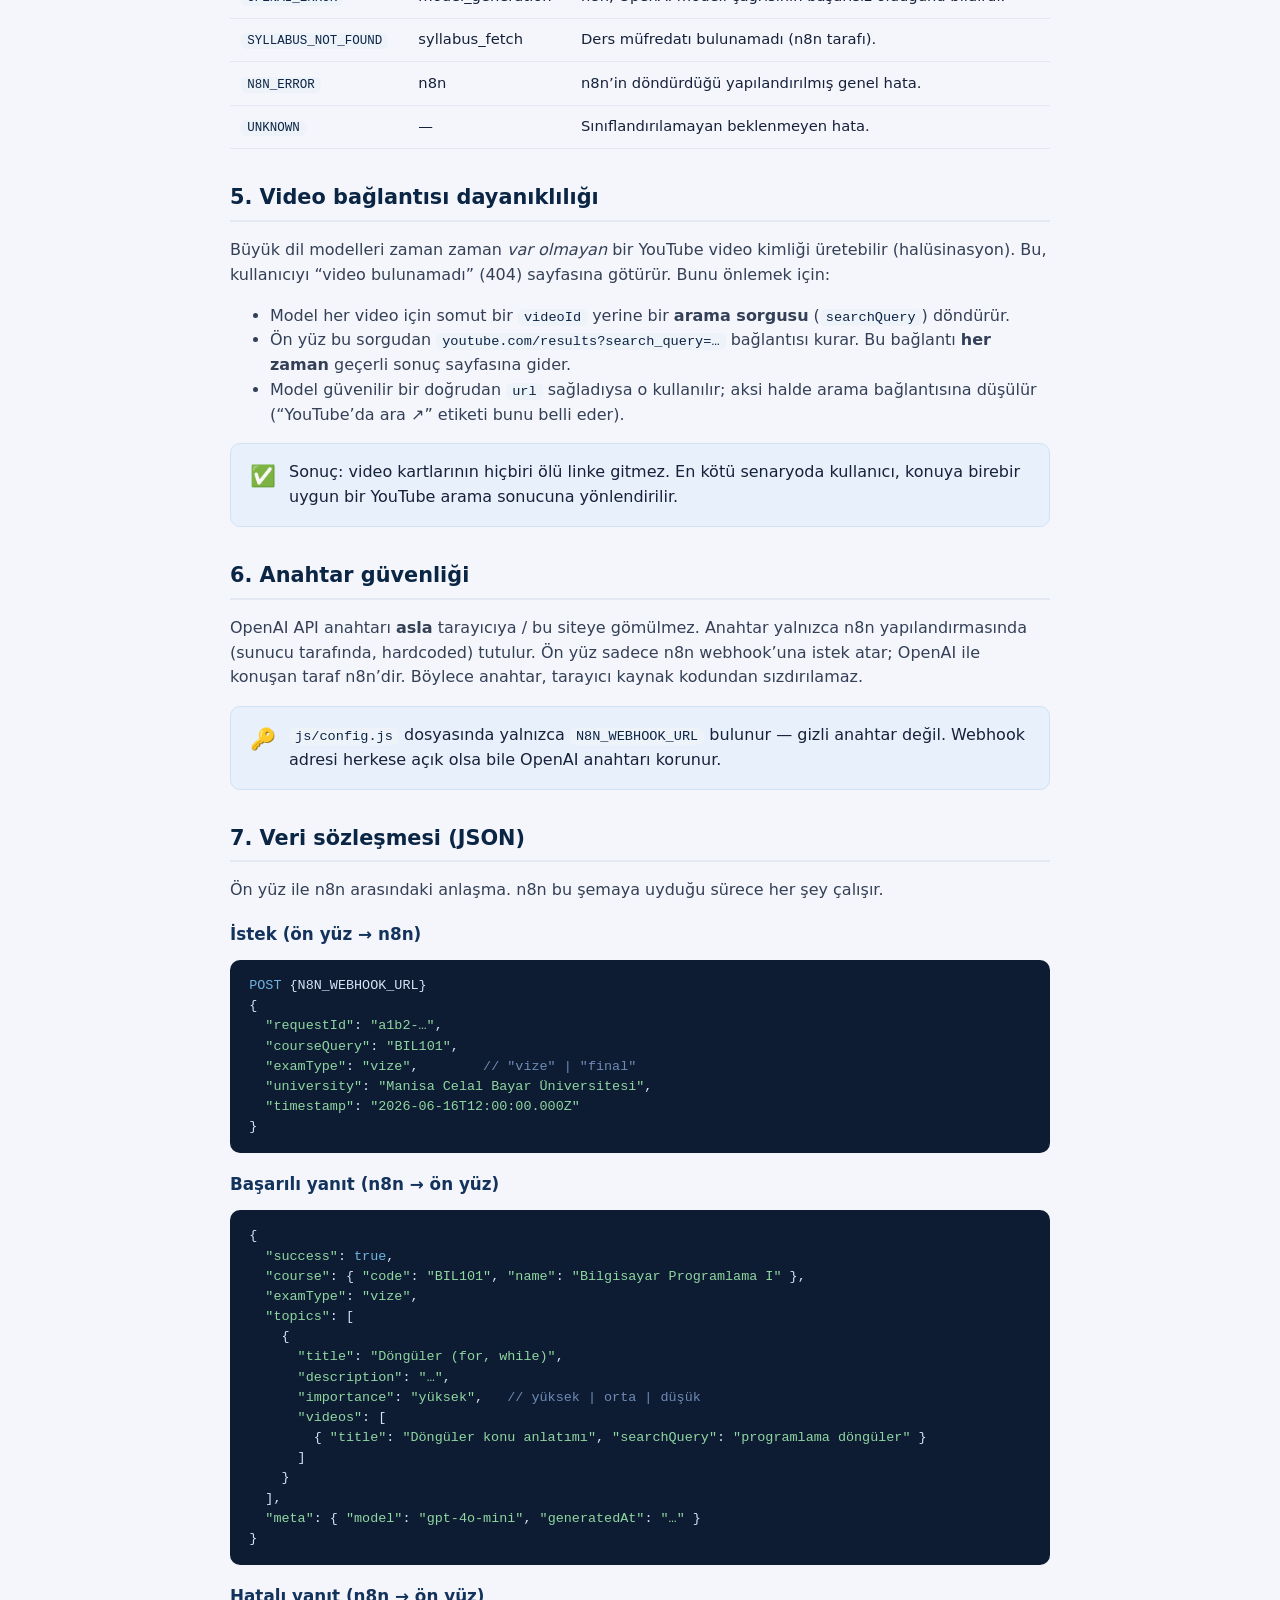
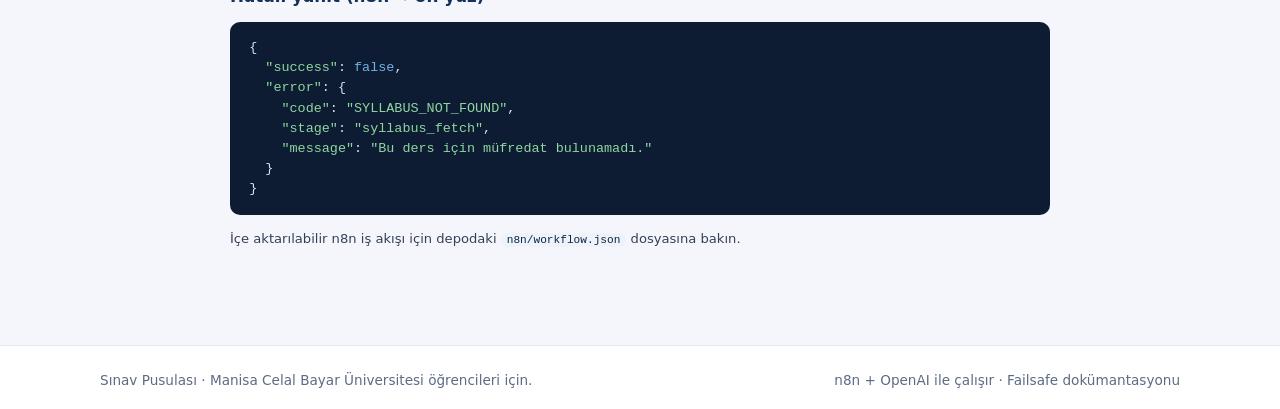
==== commit 36dbb4c0: "Add files via upload" ====
--- a/failsafe.html
+++ b/failsafe.html
@@ -62,11 +62,11 @@
         <div class="flow-arrow">↓</div>
         <div class="flow-step"><span class="flow-num">2</span>
           <div><strong>n8n webhook (orkestrasyon)</strong> — Girdiyi alır, müfredatı işler,
-          Gemini'yi çağırır, yanıtı standart JSON şemasına dönüştürür, hataları yapılandırır.</div></div>
+          OpenAI'yi çağırır, yanıtı standart JSON şemasına dönüştürür, hataları yapılandırır.</div></div>
         <div class="flow-arrow">↓</div>
         <div class="flow-step"><span class="flow-num">3</span>
-          <div><strong>Gemini API</strong> — Konu çıkarımı ve video önerisi üretir.
-          Anahtar yalnızca n8n yapılandırmasında tutulur (sunucu tarafı).</div></div>
+          <div><strong>OpenAI modeli (Message a Model)</strong> — Konu çıkarımı ve video
+          önerisi üretir. Anahtar yalnızca n8n yapılandırmasında (OpenAI credential) tutulur.</div></div>
       </div>
       <div class="callout">
         <span class="ic">🛡️</span>
@@ -119,14 +119,14 @@
         <div class="fallback-item">
           <span class="label">KOTA</span>
           <h3><span class="fail-icon">🚦</span> Hız sınırı (429)</h3>
-          <p>Gemini veya n8n kota/oran sınırına takıldı.</p>
+          <p>OpenAI veya n8n kota/oran sınırına takıldı.</p>
           <p><strong>Yedek:</strong> <code>RATE_LIMIT</code> ile gecikmeli yeniden deneme; ısrar
           ederse kullanıcıya “biraz sonra tekrar dene” mesajı + demo içerik.</p>
         </div>
         <div class="fallback-item">
           <span class="label">VERİ</span>
           <h3><span class="fail-icon">🧩</span> Bozuk yanıt</h3>
-          <p>Gemini geçersiz JSON ya da beklenmeyen yapı döndürdü.</p>
+          <p>OpenAI geçersiz JSON ya da beklenmeyen yapı döndürdü.</p>
           <p><strong>Yedek:</strong> n8n tarafında JSON ayıklama; ön yüzde şema doğrulama
           (<code>SCHEMA_INVALID</code>) ve eksik alanların güvenli varsayılanla tamamlanması.</p>
         </div>
@@ -134,7 +134,7 @@
           <span class="label">İÇERİK</span>
           <h3><span class="fail-icon">🔍</span> Müfredat bulunamadı</h3>
           <p>Ders için syllabus bulunamadı veya tanınmadı.</p>
-          <p><strong>Yedek:</strong> Gemini’nin genel bilgisiyle tahmini konu planı; bilinmeyen
+          <p><strong>Yedek:</strong> OpenAI’nin genel bilgisiyle tahmini konu planı; bilinmeyen
           derste ön yüz genel bir taslak üretir ve “demo içerik” olarak işaretler.</p>
         </div>
         <div class="fallback-item">
@@ -164,11 +164,11 @@
           <tr><td><code>INVALID_INPUT</code></td><td>input_validation</td><td>Ders adı/kodu boş ya da 2 karakterden kısa.</td></tr>
           <tr><td><code>NO_WEBHOOK</code></td><td>config</td><td>n8n webhook tanımsız ve demo fallback kapalı.</td></tr>
           <tr><td><code>TIMEOUT</code></td><td>n8n_request</td><td>İstek 30 sn içinde yanıtlanmadı (AbortController).</td></tr>
-          <tr><td><code>RATE_LIMIT</code></td><td>n8n_request</td><td>HTTP 429 — Gemini/n8n kota veya oran sınırı.</td></tr>
+          <tr><td><code>RATE_LIMIT</code></td><td>n8n_request</td><td>HTTP 429 — OpenAI/n8n kota veya oran sınırı.</td></tr>
           <tr><td><code>HTTP_5xx</code></td><td>n8n_request</td><td>Sunucu hatası; yeniden denemeye uygun.</td></tr>
           <tr><td><code>HTTP_4xx</code></td><td>n8n_request</td><td>İstemci/istek hatası (404 yanlış URL vb.); tekrar denenmez.</td></tr>
           <tr><td><code>SCHEMA_INVALID</code></td><td>response_format</td><td>Yanıt beklenen JSON şemasına uymuyor / konu yok.</td></tr>
-          <tr><td><code>GEMINI_ERROR</code></td><td>gemini_generation</td><td>n8n, Gemini çağrısının başarısız olduğunu bildirdi.</td></tr>
+          <tr><td><code>OPENAI_ERROR</code></td><td>model_generation</td><td>n8n, OpenAI modeli çağrısının başarısız olduğunu bildirdi.</td></tr>
           <tr><td><code>SYLLABUS_NOT_FOUND</code></td><td>syllabus_fetch</td><td>Ders müfredatı bulunamadı (n8n tarafı).</td></tr>
           <tr><td><code>N8N_ERROR</code></td><td>n8n</td><td>n8n’in döndürdüğü yapılandırılmış genel hata.</td></tr>
           <tr><td><code>UNKNOWN</code></td><td>—</td><td>Sınıflandırılamayan beklenmeyen hata.</td></tr>
@@ -201,14 +201,14 @@
     <section class="doc-section" id="gizlilik">
       <h2>6. Anahtar güvenliği</h2>
       <p>
-        Gemini API anahtarı <strong>asla</strong> tarayıcıya / bu siteye gömülmez. Anahtar yalnızca
+        OpenAI API anahtarı <strong>asla</strong> tarayıcıya / bu siteye gömülmez. Anahtar yalnızca
         n8n yapılandırmasında (sunucu tarafında, hardcoded) tutulur. Ön yüz sadece n8n webhook’una
-        istek atar; Gemini ile konuşan taraf n8n’dir. Böylece anahtar, tarayıcı kaynak kodundan
+        istek atar; OpenAI ile konuşan taraf n8n’dir. Böylece anahtar, tarayıcı kaynak kodundan
         sızdırılamaz.
       </p>
       <div class="callout"><span class="ic">🔑</span>
         <div><code>js/config.js</code> dosyasında yalnızca <code>N8N_WEBHOOK_URL</code> bulunur —
-        gizli anahtar değil. Webhook adresi herkese açık olsa bile Gemini anahtarı korunur.</div>
+        gizli anahtar değil. Webhook adresi herkese açık olsa bile OpenAI anahtarı korunur.</div>
       </div>
     </section>
 
@@ -242,7 +242,7 @@
       ]
     }
   ],
-  <span class="s">"meta"</span>: { <span class="s">"model"</span>: <span class="s">"gemini-2.0-flash"</span>, <span class="s">"generatedAt"</span>: <span class="s">"…"</span> }
+  <span class="s">"meta"</span>: { <span class="s">"model"</span>: <span class="s">"gpt-4o-mini"</span>, <span class="s">"generatedAt"</span>: <span class="s">"…"</span> }
 }</pre>
 
       <h3>Hatalı yanıt (n8n → ön yüz)</h3>
@@ -263,7 +263,7 @@
   <footer class="site-footer">
     <div class="footer-inner">
       <span>Sınav Pusulası · Manisa Celal Bayar Üniversitesi öğrencileri için.</span>
-      <span>n8n + Gemini ile çalışır · Failsafe dokümantasyonu</span>
+      <span>n8n + OpenAI ile çalışır · Failsafe dokümantasyonu</span>
     </div>
   </footer>
 
